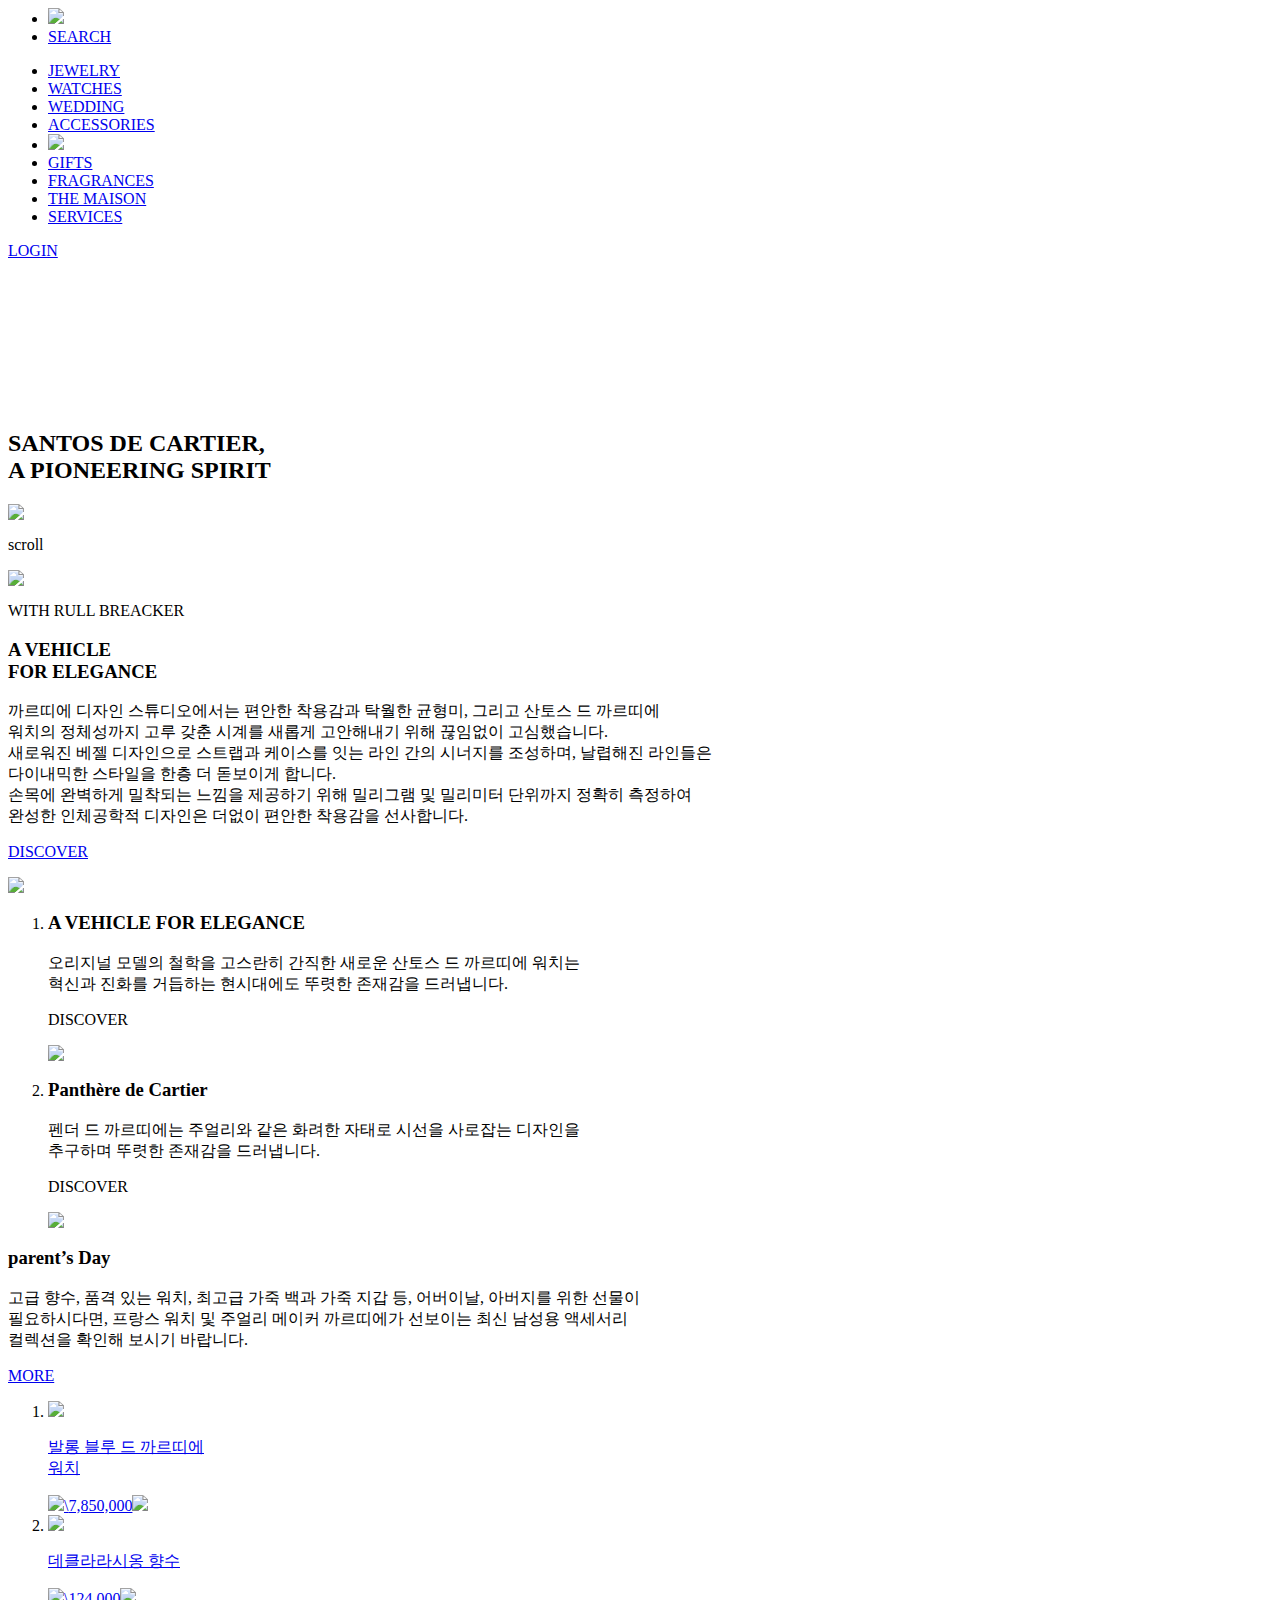
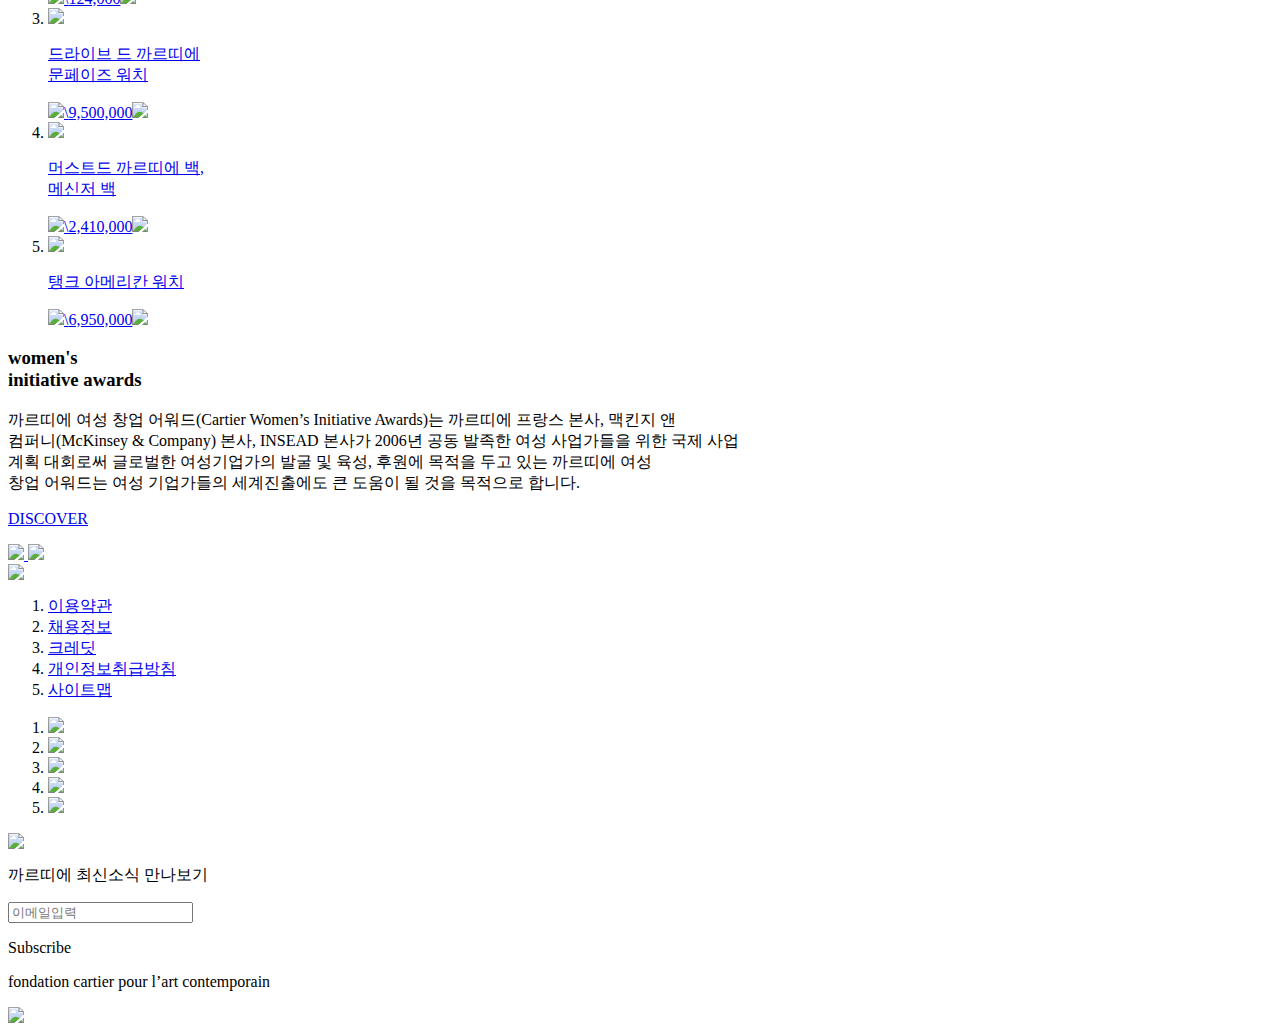
==== index.html @ af25d9a6 "Rename main.html to index.html" ====
<!DOCTYPE>
<html>
    <head>
        <meta charset="utf-8">
        <link rel="stylesheet" href="css/grid.css">
        <link rel="stylesheet" href="css/main.css">
        <link href='http://fonts.googleapis.com/css?family=Noto+Sans' rel='stylesheet' type='text/css'>
        <link href="https://fonts.googleapis.com/css?family=Abril+Fatface|Kanit" rel="stylesheet">   
        <link href="https://fonts.googleapis.com/css?family=Playfair+Display" rel="stylesheet"> 
        <link href="https://fonts.googleapis.com/css?family=Nanum+Gothic" rel="stylesheet">
        <link href="https://fonts.googleapis.com/css?family=Kanit:300,400" rel="stylesheet">
    </head>

    <body>
        <header class="header_global clearfix">
            <div class="header_menu clearfix">    
                <nav class="clearfix">
                   <ul>
                       <li><a href="#" class="spot"><img src="img/spot.png"></a></li>
                       <li><a href="#" class="search">SEARCH</a></li>
                   </ul>
                   <ul>
                       <li><a href="#">JEWELRY</a></li>
                       <li><a href="#">WATCHES</a></li>
                       <li><a href="#">WEDDING</a></li>
                       <li><a href="#">ACCESSORIES</a></li>
                       <li><a href="#"><img src="img/logo.png" class="logo"></a></li>
                       <li><a href="#">GIFTS</a></li>
                       <li><a href="#">FRAGRANCES</a></li>
                       <li><a href="#">THE MAISON</a></li>
                       <li><a href="#">SERVICES</a></li>
                   </ul>
                   <a href="#" class="login">LOGIN</a>
                </nav>
            </div>  
        </header>
        
        <div class="main_banner">
            <div class="main_bg_video">
                <video id="bg_video" preload="auto" autoplay="true" loop="loop" muted="muted" volume="0">
                    <source src="Santos%20de%20Cartier%20starring%20Jake%20Gyllenhaal%20(1).mp4" type="video/mp4">
                </video>
            </div>
            <h2>SANTOS DE CARTIER,<br>A PIONEERING SPIRIT</h2>
            <img src="img/scroll.png">
            <p>scroll</p>
        </div> 
        
        <div class="container1 clearfix">
          <div class="con_inner">
               <div class="inner clearfix">
                  <img src="img/main_img1.png">
                    <section class="wrap clearfix">
                        <p class="sub">WITH RULL BREACKER</p>
                        <h3>A VEHICLE <br>FOR ELEGANCE</h3>
                        <p class="txt">까르띠에 디자인 스튜디오에서는 편안한 착용감과 탁월한 균형미, 그리고 산토스 드 까르띠에 <br>워치의 정체성까지 고루 갖춘 시계를 새롭게 고안해내기 위해 끊임없이 고심했습니다. <br>
                        새로워진 베젤 디자인으로 스트랩과 케이스를 잇는 라인 간의 시너지를 조성하며, 날렵해진 라인들은<br> 다이내믹한 스타일을 한층 더 돋보이게 합니다. <br>
                        손목에 완벽하게 밀착되는 느낌을 제공하기 위해 밀리그램 및 밀리미터 단위까지 정확히 측정하여 <br>
                        완성한 인체공학적 디자인은 더없이 편안한 착용감을 선사합니다.
                        </p>
                        <a href="#" class="discover">
                          <p>DISCOVER</p>
                          <img src="img/arr.png">
                        </a>    
                    </section>
                </div>
                <ol>
                  <li class="col_6">
                     <div class="col6_inner">
                         <h3>A VEHICLE FOR ELEGANCE</h3>
                         <p>오리지널 모델의 철학을 고스란히 간직한 새로운 산토스 드 까르띠에 워치는<br>
                         혁신과 진화를 거듭하는 현시대에도 뚜렷한 존재감을 드러냅니다.</p>
                         <div class="discover">
                           <p>DISCOVER</p>
                           <img src="img/arr2.png">
                         </div>    
                     </div>
                  </li>
                  <li class="col_6">
                     <div class="col6_inner">
                         <h3>Panthère de Cartier</h3>
                         <p>펜더 드 까르띠에는 주얼리와 같은 화려한 자태로 시선을 사로잡는 디자인을<br>추구하며 뚜렷한 존재감을 드러냅니다.</p>
                         <div class="discover">
                           <p>DISCOVER</p>
                           <img src="img/arr2.png">
                         </div>    
                     </div>
                  </li>
                </ol>
           </div>    
        </div>  
        
        <div class="container2">
               <h3>parent’s Day</h3>
           <div class="inner">
              <div class="txt_inner">
               <p>고급 향수, 품격 있는 워치, 최고급 가죽 백과 가죽 지갑 등, 어버이날, 아버지를 위한 선물이<br> 필요하시다면, 
               프랑스 워치 및 주얼리 메이커 까르띠에가 선보이는 최신 남성용 액세서리<br> 컬렉션을 확인해 보시기 바랍니다. </p>
               <a href="#">MORE</a>
              </div>   
           </div>
           <div class="inner2 clearfix">
               <ol>
                   <li class="col_2">
                      <a href="#">
                         <img src="img/main_img_prod1.png" class="prod"><p>발롱 블루 드 까르띠에<br>워치</p><img src="img/bracket_left.png" class="left"><span>\</span>7,850,000<img src="img/bracket_right.png" class="right">
                      </a>
                   </li>
                   <li class="col_2">
                      <a href="#">
                         <img src="img/main_img_prod2.png" class="prod"><p>데클라라시옹 향수</p><img src="img/bracket_left.png" class="left"><span>\</span>124,000<img src="img/bracket_right.png" class="right">
                      </a>
                   </li>
                   <li class="col_2">
                      <a href="#">
                         <img src="img/main_img_prod3.png" class="prod"><p>드라이브 드 까르띠에<br>문페이즈 워치</p><img src="img/bracket_left.png" class="left"><span>\</span>9,500,000<img src="img/bracket_right.png" class="right">
                      </a>
                   </li>
                   <li class="col_2">
                      <a href="#">
                         <img src="img/main_img_prod4.png" class="prod"><p>머스트드 까르띠에 백,<br>메신저 백</p><img src="img/bracket_left.png" class="left"><span>\</span>2,410,000<img src="img/bracket_right.png" class="right">
                      </a>
                   </li>
                   <li class="col_2">
                      <a href="#">
                         <img src="img/main_img_prod5.png" class="prod"><p>탱크 아메리칸 워치</p><img src="img/bracket_left.png" class="left"><span>\</span>6,950,000<img src="img/bracket_right.png" class="right">
                      </a>
                   </li>
               </ol>
           </div>
        </div>
        <div class="container3">
            <h3>women's<br>initiative awards</h3>
            <p>까르띠에 여성 창업 어워드(Cartier Women’s Initiative Awards)는 까르띠에 프랑스 본사, 맥킨지 앤<br> 컴퍼니(McKinsey & Company) 본사, INSEAD 본사가 2006년 공동 발족한 여성 사업가들을 위한 국제 사업<br> 계획 대회로써 글로벌한 여성기업가의 발굴 및 육성, 후원에 목적을 두고 있는 까르띠에 여성<br> 창업 어워드는 여성 기업가들의 세계진출에도 큰 도움이 될 것을 목적으로 합니다.</p>
            <a href="#" class="discover">
              <p>DISCOVER</p>
              <img src="img/arr.png">
            </a>    
            <img src="img/main_img4.png" class="map">
        </div>
        <footer>
            <nav class="footer_inner clearfix">
                <img src="img/logo.png" class="logo clearfix">
                <nav class="footer_wrap">
                    <ol class="txt1">
                        <li><a href="#">이용약관</a></li>
                        <li><a href="#">채용정보</a></li>
                        <li><a href="#">크레딧</a></li>
                        <li><a href="#">개인정보취급방침</a></li>
                        <li><a href="#">사이트맵</a></li>
                    </ol>
                    <ol class="txt2">
                        <li><a href="#"><img src="img/sns1.png"></a></li>
                        <li><a href="#"><img src="img/sns2.png"></a></li>
                        <li><a href="#"><img src="img/sns3.png"></a></li>
                        <li><a href="#"><img src="img/sns4.png"></a></li>
                        <li><a href="#"><img src="img/sns5.png"></a></li>
                    </ol>
                </nav>
                <div class="mail">
                    <div class="mail_wrap">
                        <img src="img/letter.png">
                        <p>까르띠에 최신소식 만나보기</p>
                    </div>
                    <div class="main_inner">
                          <input type="email" placeholder="이메일입력" required/>
                        <p>Subscribe</p>
                    </div>
                </div>
                <div class="more">
                    <p>fondation cartier pour l’art contemporain</p>
                    <img src="img/arr2.png">
                </div>
            </nav>
        </footer>      
    </body>
</html>
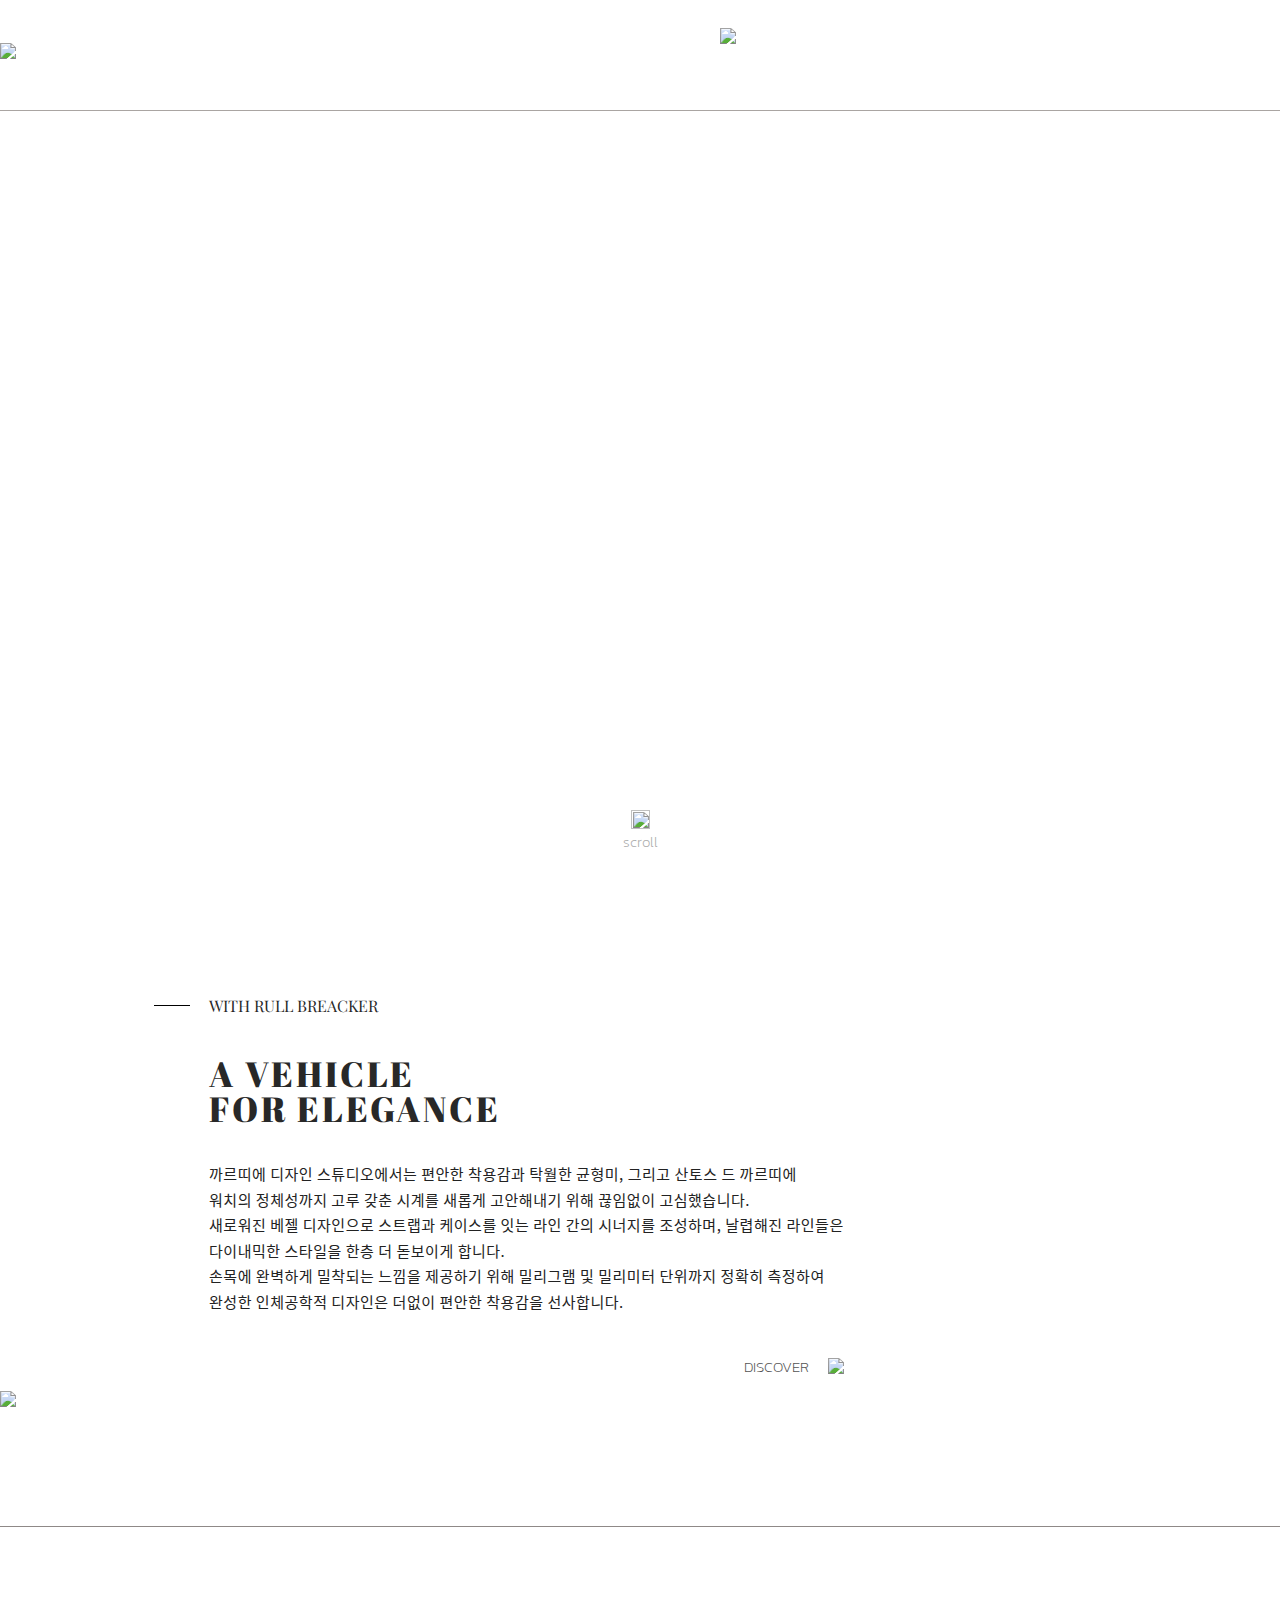
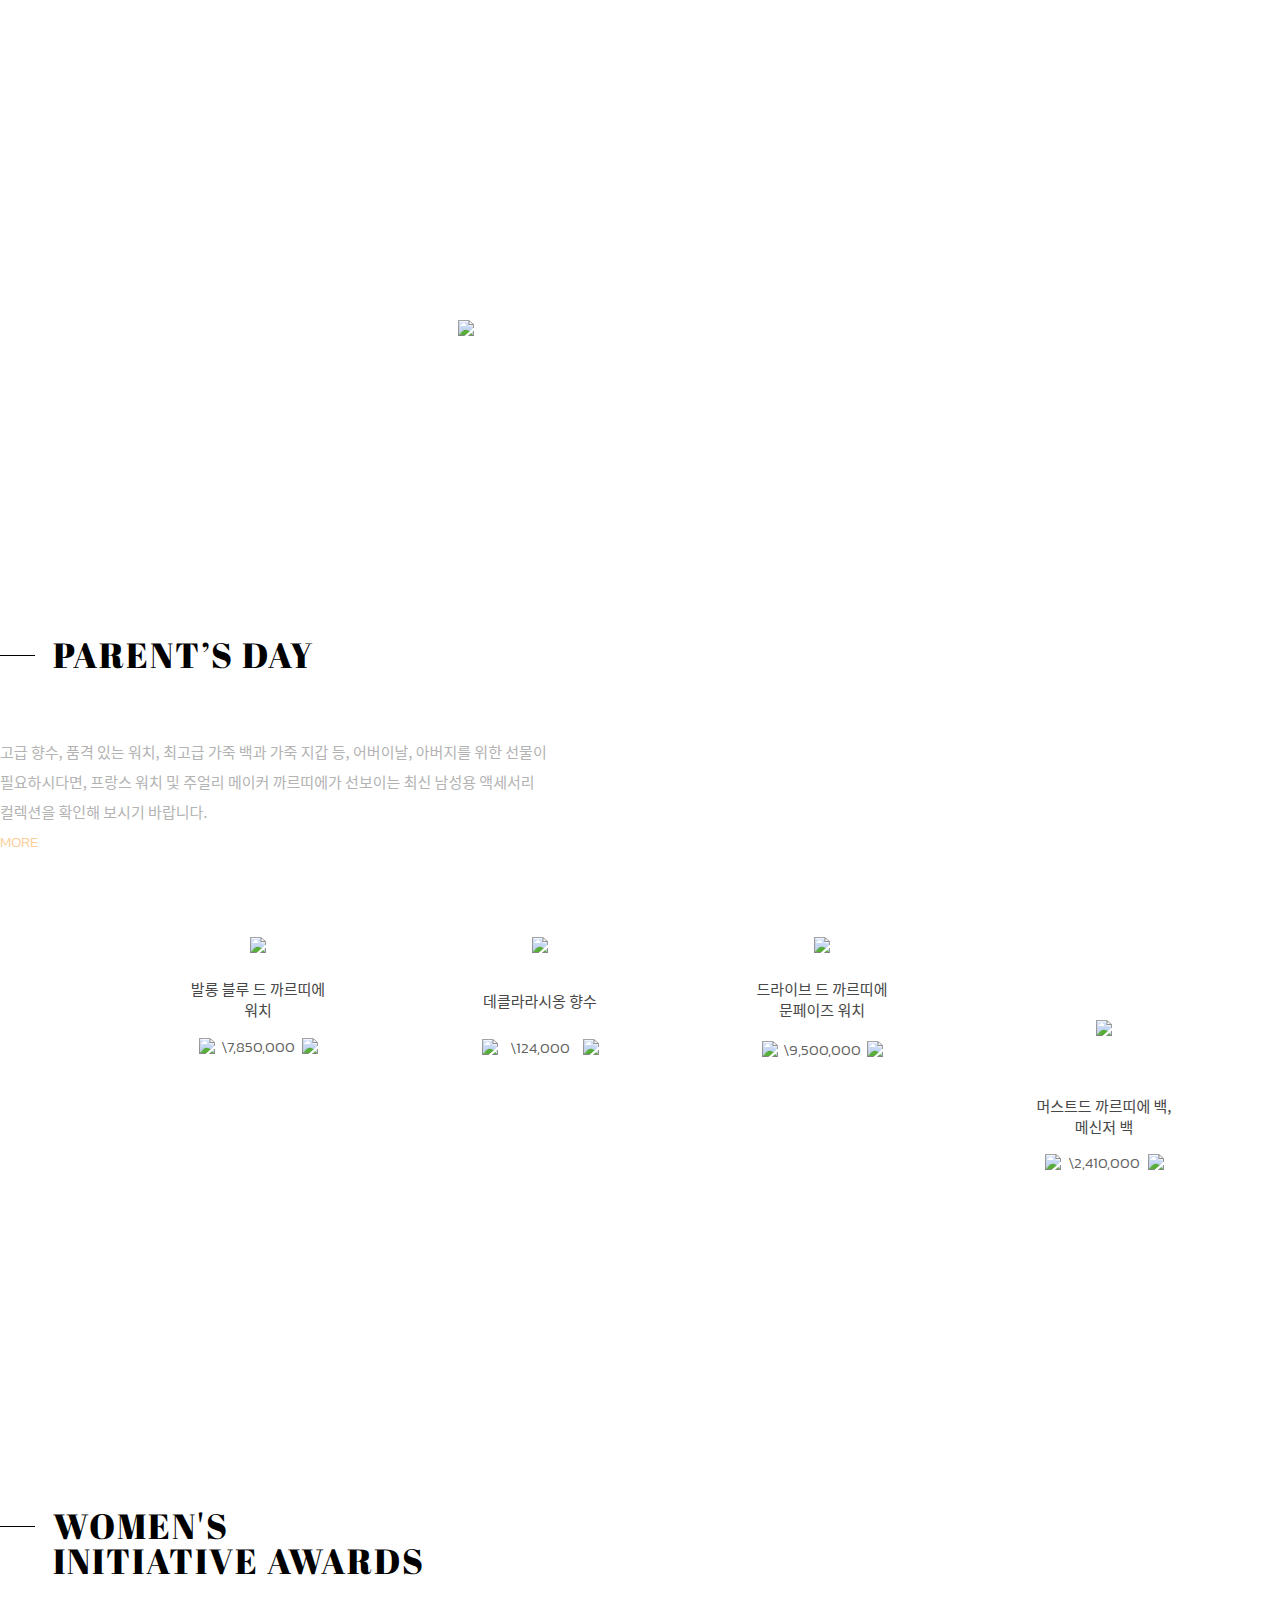
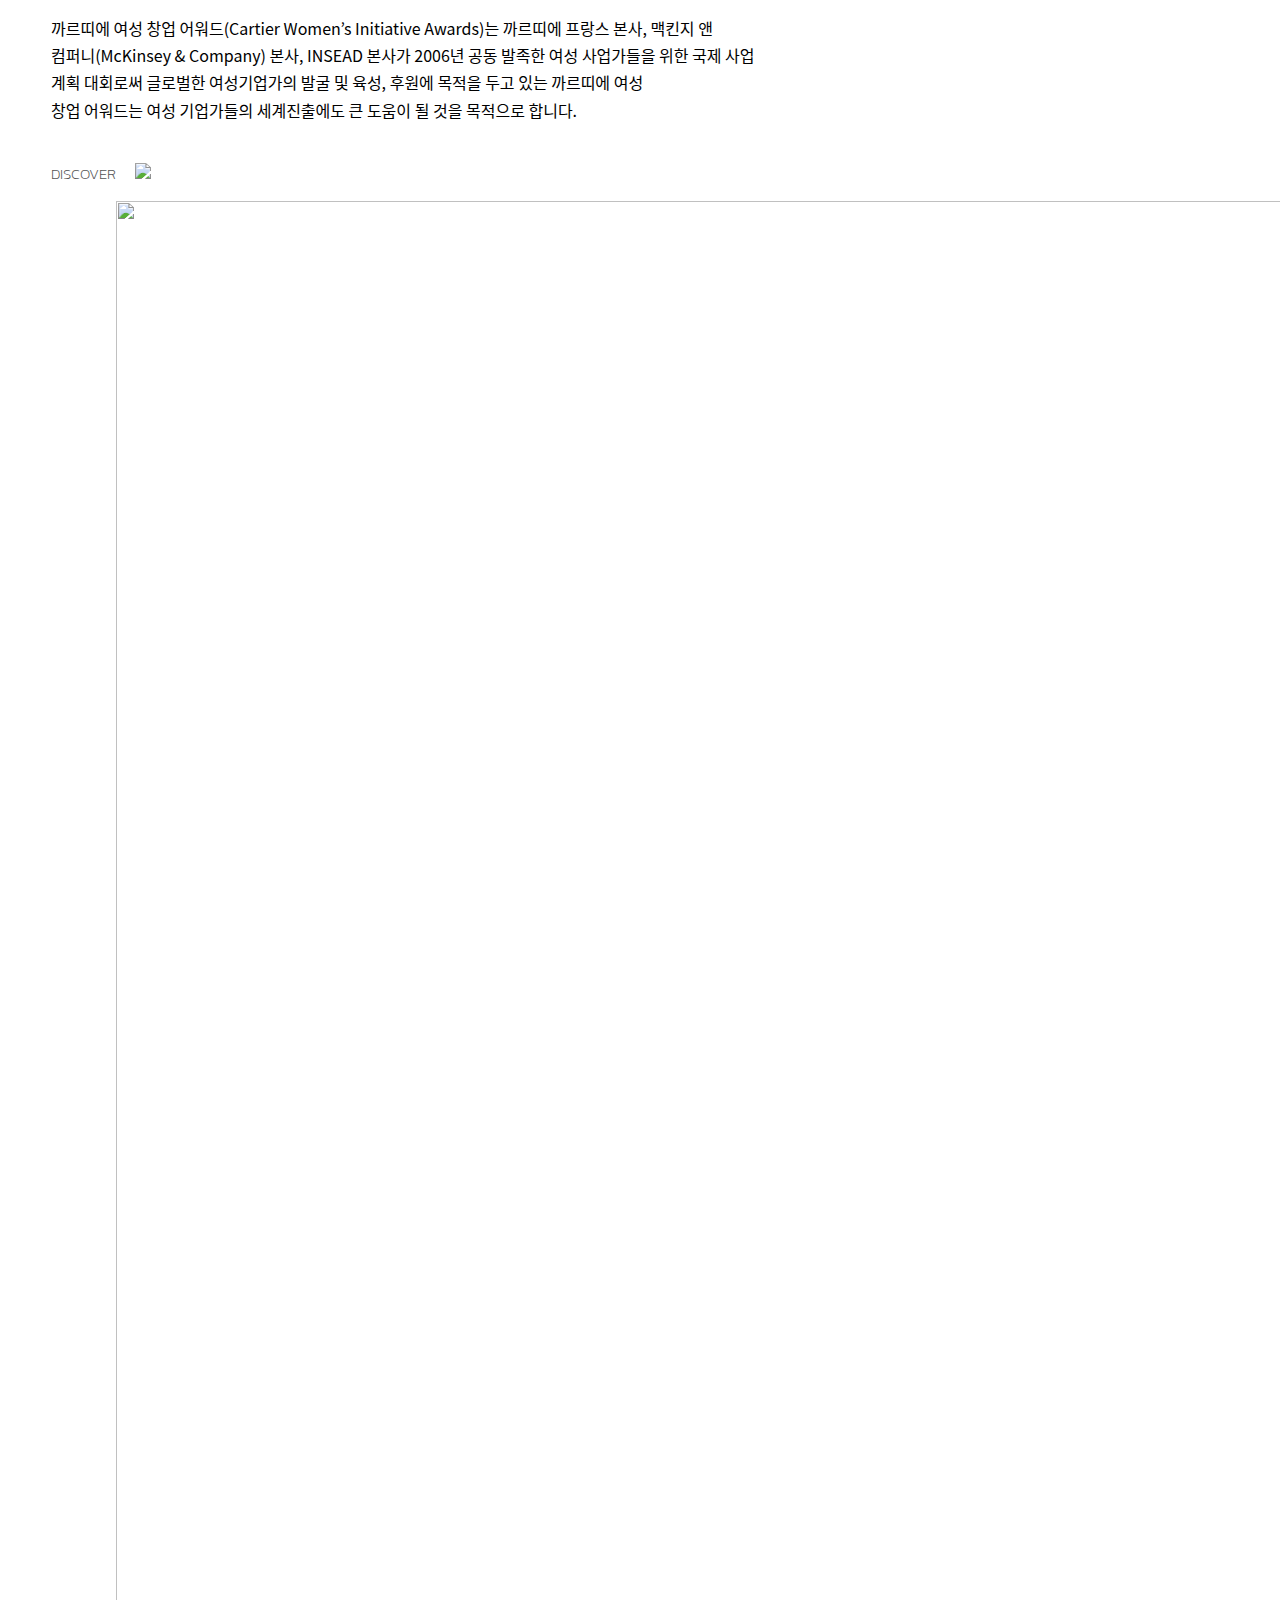
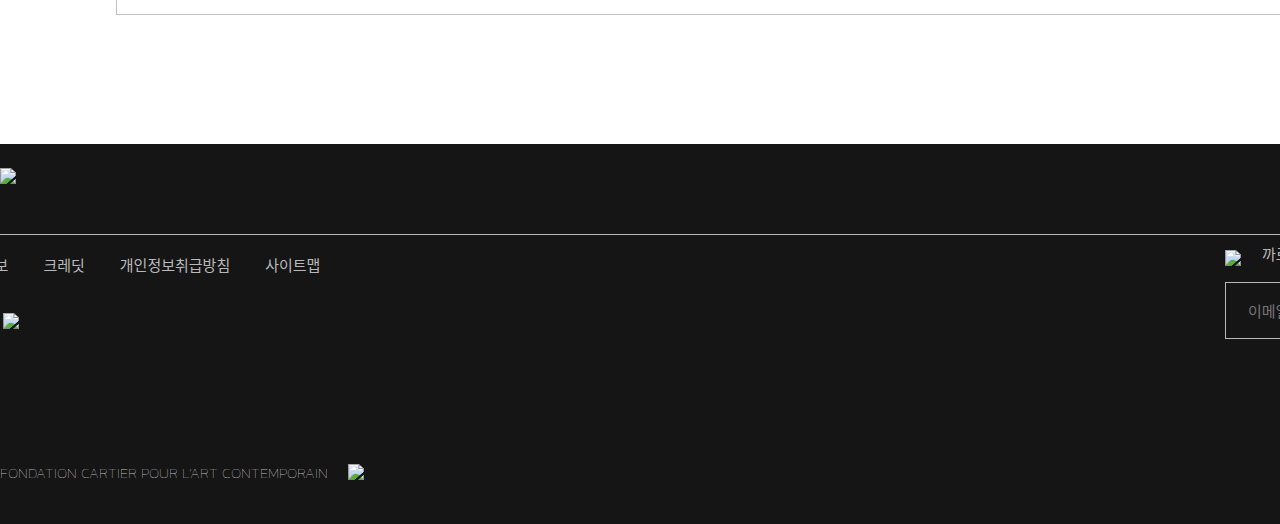
==== commit d2f99cb2: "Update index.html" ====
--- a/index.html
+++ b/index.html
@@ -2,8 +2,8 @@
 <html>
     <head>
         <meta charset="utf-8">
-        <link rel="stylesheet" href="css/grid.css">
-        <link rel="stylesheet" href="css/main.css">
+        <link rel="stylesheet" href="grid.css">
+        <link rel="stylesheet" href="main.css">
         <link href='http://fonts.googleapis.com/css?family=Noto+Sans' rel='stylesheet' type='text/css'>
         <link href="https://fonts.googleapis.com/css?family=Abril+Fatface|Kanit" rel="stylesheet">   
         <link href="https://fonts.googleapis.com/css?family=Playfair+Display" rel="stylesheet"> 
--- a/grid.css
+++ b/grid.css
@@ -0,0 +1,54 @@
+/* =====================================
+              CSS RESET
+===================================== */
+html, body, div, span, object, iframe,
+h1, h2, h3, h4, h5, h6, p, blockquote, pre,
+abbr, address, cite, code,
+del, dfn, em, img, ins, kbd, q, samp,
+small, strong, sub, sup, var,
+b, i,
+dl, dt, dd, ol, ul, li,
+fieldset, form, label, legend,
+table, caption, tbody, tfoot, thead, tr, th, td,
+article, aside, canvas, details, figcaption, figure, 
+footer, header, hgroup, menu, nav, section, summary,
+time, mark, audio, video { margin:0; padding:0; border:0; outline:0; font-size:100%; vertical-align:baseline;}
+body {line-height:1;}
+article,aside,details,figcaption,figure,
+footer,header,hgroup,menu,nav,section {display:block;}
+ul li{list-style:none;}
+a {margin: 0; padding: 0; border: 0; vertical-align: baseline; background: transparent; text-decoration: none; color: inherit; display: inline-block;}
+img {vertical-align: bottom;}
+
+
+/* =====================================
+               COMMON
+===================================== */
+.clearfix:after {
+	content: "";
+	display: block;
+	clear: both;
+}
+.wrap {max-width: 1200px; margin: 0 auto;}
+
+/* =====================================
+            GRID SYSTEM
+===================================== */
+
+[class*="col_"] {
+	float: left;
+	box-sizing: border-box;
+	padding: 0 10px;
+}
+.col_1  {width: 8.33%;}
+.col_2  {width: 16.66%;}
+.col_3  {width: 25%;}
+.col_4  {width: 33.33%;}
+.col_5  {width: 41.66%;}
+.col_6  {width: 50%;}
+.col_7  {width: 58.33%;}
+.col_8  {width: 66.66%;}
+.col_9  {width: 75%;}
+.col_10 {width: 83.33%;}
+.col_11 {width: 91.66%;}
+.col_12 {width: 100%;}--- a/main.css
+++ b/main.css
@@ -0,0 +1,576 @@
+*{padding: 0; border: 0; margin: 0;}
+a{text-decoration: none;}
+li{list-style: none;}
+
+html,body{
+    width: 100%;
+}
+.header_global{
+    width: 100%;
+    height: 117px;
+}
+.header_global .header_menu{
+    width: 1646px;
+    margin: 0 auto;
+    height: 115px;
+}
+.header_global .header_menu:after{
+    content: "";
+    display: block;
+    background-color: #aaa5a2;
+    width: 1888px;
+    height: 1px;
+    margin: 0 auto;
+    margin-top: 53px;
+    margin-left: -121px;
+/*    top: 115xp;*/
+    position: absolute;
+}
+.header_global .header_menu nav ul{
+    margin-top: 30px;
+}
+.header_global .header_menu .logo{
+    position: relative;
+    top: 10px;
+}
+.header_global .header_menu ul li{
+    display: inline-block;
+}
+.header_global .header_menu ul li a{
+    display: inline-block;
+    font-size: 15px;
+    color: white;
+    font-family: 'Kanit', sans-serif;
+    font-weight: 300;
+    line-height: 0;
+/*    letter-spacing: 0.076em;*/
+}
+.header_global .header_menu ul:nth-child(1){
+    margin-top: 20px;
+    position: relative;
+    float: left;
+}
+.header_global .header_menu .spot:after{
+    content: "";
+    display: block;
+    background-color: white;
+    width: 1px;
+    height: 9px;
+    position: absolute;
+    left: 30;
+    top: 14px;
+}
+.header_global .header_menu ul:nth-child(1) img{
+    position: relative;
+    top: 5px;
+}
+.header_global .header_menu ul:nth-child(1) .search{
+    margin-left: 28px;
+}
+.header_global .header_menu ul:nth-child(2){
+    width: 1170px;
+    margin: 0 auto;
+    margin-top: 18px;
+}
+.header_global .header_menu ul:nth-child(2) li{
+    margin-right: 47px;
+}
+.header_global .header_menu ul:nth-child(2) li:last-child{
+    margin-right: 0;
+}
+.header_global .login{
+    float: right;
+    color: white;
+    display: inline-block;
+    font-size: 15px;
+    font-family: 'Kanit', sans-serif;
+    font-weight: 200;
+    margin-top: -15px;
+}
+/*--------------------header_wrap start-----------------------*/
+.main_banner .main_bg_video #bg_video{
+     position: absolute;
+     top: -154px;
+     min-width: 100%;
+     min-height: 100%;
+     z-index: -99;
+     overflow: hidden;
+}
+.main_banner h2{
+    text-align: center;
+    font-size: 35px;
+    color: white;
+    font-family: 'Abril Fatface', cursive;
+    margin-top: 239px;
+    line-height: 1.2;
+    font-weight: 400;
+    letter-spacing: 0.080em;
+}
+.main_banner h2:after{
+    content: "";
+    display: block;
+    width: 1px;
+    height: 150px;
+    background-color: white;
+    margin: 0 auto;
+    margin-top: 180px;
+}
+.main_banner img{
+    width: 19px;
+    margin: 0 auto;
+    display: block;
+    margin-top: 22px;
+}
+.main_banner p{
+    color: #aaaaaa;
+    font-size: 15px;
+    font-family: 'Kanit', sans-serif;
+    font-weight: 200;
+    text-align: center;
+    margin-top: 5px;
+}
+.main_banner p:after{
+    content: "";
+    display: block;
+    background-color: white;
+    width: 100%;
+    height: 40px;
+    margin-top: 29px;
+}
+/*--------------------main_banner end-----------------------*/
+.container1{
+    background-image: url(../img/main_img_bg.png);
+/*    background-position: center;*/
+    background-repeat: no-repeat;
+    background-size: cover;
+/*    background-position: 50% 100%;*/
+    margin-top: 150px;
+    width: 100%;
+    height: 986px;
+}
+.container1 .inner{
+    width: 1464px;
+    margin: 0 auto;
+    position: relative;
+    top: -38px;
+}
+.container1 .inner:after{
+    content: "";
+    display: block;
+    width: 1920px;
+    background-color: #8f8987;
+    height: 1px;
+    margin-top: 119px;
+    position: relative;
+    left: -237px;
+}
+
+.container1 img{
+    display: inline;
+}
+.container1 .inner .wrap{
+    display: inline-block;
+    position: relative;
+    left: 189px;
+    top: -33px;
+}
+.container1 .wrap .sub{
+    font-size: 16px;
+    color: #282828;
+    font-family: 'Playfair Display', serif;
+    margin-bottom: 42px;
+}
+.container1 .wrap .sub:before{
+    content: "";
+    display: block;
+    background-color: black;
+    width: 36px;
+    height: 1px;
+    position: relative;
+    top: 8px;
+    left: -55px;
+}
+.container1 .wrap .txt{
+    font-size: 15px;
+    letter-spacing: 0.035em;
+    color: #222222;
+    font-family: "Noto Sans CJK KR", sans-serif;
+    font-weight: 300;
+    line-height: 1.7;
+}
+.container1 .wrap h3{
+    font-size: 35px;
+    color: #282828;
+    font-family: 'Abril Fatface', cursive;
+    line-height: 1;
+    font-weight: 400;
+    letter-spacing: 0.080em;
+    margin-bottom: 35px;
+}
+.container1 .wrap .discover{
+    float: right;
+    margin-top: 43px;
+}
+.container1 .wrap .discover p{
+    font-size: 15px;
+    font-family: 'Kanit', sans-serif;
+    font-weight: 200;
+    vertical-align: middle;
+    display: inline-block;
+    margin-right: 15px;
+    color: #535353;
+}
+.container1 ol{
+    width: 1666px;
+    margin: 0 auto;
+    margin-top: 10px;
+    height: 399.28px;
+}
+.container1 .col_6 .col6_inner{
+    float: left;
+    color: white;
+    text-align: center;
+    margin-bottom: 0;
+}
+.container1 .col_6 .col6_inner h3{
+    margin: 144px auto 23px auto;
+    font-family: 'Abril Fatface', cursive;
+    font-size: 35px;
+    letter-spacing: 4;
+    font-weight: 300;
+    text-transform: uppercase;
+}
+.container1 .col_6 .col6_inner > p{
+    font-size: 15px;
+    letter-spacing: 0.026em;
+    line-height: 1.75;
+    margin-bottom: 90px;
+}
+.container1 .col_6:first-child .col6_inner{
+    background-image: url(../img/main_img2.png);
+    background-repeat: no-repeat;
+    height: 100%;
+    width: 100%;
+}
+.container1 .col_6:nth-child(2) .col6_inner{
+    background-image: url(../img/main_img3.png);
+    background-repeat: no-repeat;
+    height: 100%;
+    width: 100%;
+}
+.container1 .col_6 .col6_inner .discover p{
+    font-size: 15px;
+    font-family: 'Kanit', sans-serif;
+    font-weight: 100;
+    letter-spacing: 1.5;
+    vertical-align: middle;
+    display: inline-block;
+    margin-right: 17px;
+}
+/*--------------------container1_ end-----------------------*/
+.container2{
+    margin-top: 183px;
+    width: 1646px;
+    margin: 0 auto;
+    height: 676px;
+    box-sizing: border-box;
+}
+.container2:after{
+    content: "";
+    background-image: url(../img/main_img_bg2.png);
+    background-repeat: no-repeat;
+    width: 1920px;
+    height: 100%;
+    display: block;
+    position: relative;
+    left: -148px;
+    top: -446px;
+    z-index: -99;
+}
+.container2 h3{
+    margin-top: 183px;
+    font-size: 35px;
+    font-family: 'Abril Fatface', cursive;
+    font-weight: 300;
+    text-transform: uppercase;
+    letter-spacing: 2;
+    position: relative;
+    left: 53px;
+}
+.container2 h3:before{
+    content: "";
+    width: 35px;
+    background-color: black;
+    height: 1px;
+    display: block;
+    position: absolute;
+    top: 18px;
+    left: -53px;
+}
+.container2 .txt_inner p{
+    color: #b3b3b3;
+    font-size: 15px;
+    font-family: "Noto Sans CJK KR", sans-serif;
+    line-height: 2;
+    position: relative;
+    top: 65px;
+    font-weight: 300;
+}
+.container2 .txt_inner a{
+    font-size: 15px;
+    color: #facf9e;
+    position: relative;
+    top: 72px;
+    font-family: 'Kanit', sans-serif;
+    font-weight: 300;
+}
+.container2 .inner2{
+    width: 1412px;
+    margin: 0 auto;
+    position: relative;
+    top: 160px;
+}
+.container2 .inner2 li{
+    float: left;
+    display: table;
+    width: 282px;
+    height: 374px;
+    padding: 0 18px;
+}
+.container2 .inner2 li a{
+    display: table-cell;
+    text-align: center;
+}
+.container2 .inner2 .col_2 p{
+    font-size: 15px;
+    color: #474747; 
+    font-family: "Noto Sans CJK KR", sans-serif;
+    font-weight: 400;
+    line-height: 1.4;
+}
+.container2 .inner2 .col_2{
+    font-size: 15px;
+    color: #616161;
+    font-family: 'Kanit', sans-serif;
+    font-weight: 300;
+}
+.container2 .inner2 .col_2 span{
+    font-size: 13px;
+    color: #474747;
+    font-family: 'Nanum Gothic', sans-serif;
+}
+.container2 .inner2 .col_2:nth-child(1) p{
+    margin: 25px 0 18px 0;
+}
+.container2 .inner2 .col_2:nth-child(1) .left{
+    margin-right: 7px; 
+}
+.container2 .inner2 .col_2:nth-child(1) .right{
+    margin-left: 7px; 
+}
+.container2 .inner2 .col_2:nth-child(2) p{
+    margin: 37px 0 28px 0;
+}
+.container2 .inner2 .col_2:nth-child(2) .left{
+    margin-right: 13px; 
+}
+.container2 .inner2 .col_2:nth-child(2) .right{
+    margin-left: 13px; 
+}
+.container2 .inner2 .col_2:nth-child(3) p{
+    margin: 25px 0 21px 0;
+}
+.container2 .inner2 .col_2:nth-child(3) .left{
+    margin-right: 6px; 
+}
+.container2 .inner2 .col_2:nth-child(3) .right{
+    margin-left: 6px; 
+}
+.container2 .inner2 .col_2:nth-child(4) .prod{
+    margin: 83px 0 59px 0;
+}
+.container2 .inner2 .col_2:nth-child(4) .left{
+    margin-right: 8px; 
+}
+.container2 .inner2 .col_2:nth-child(4) .right{
+    margin-left: 8px; 
+}
+.container2 .inner2 .col_2:nth-child(4) p{
+    margin-bottom: 17px;
+}
+.container2 .inner2 .col_2:nth-child(5) p{
+    margin: 35px 0 31px 0;
+}
+.container2 .inner2 .col_2:nth-child(5) .left{
+    margin-right: 5px; 
+}
+.container2 .inner2 .col_2:nth-child(5) .right{
+    margin-left: 5px; 
+}
+/*--------------------container2_ end-----------------------*/
+
+.container3{
+    width: 1646px;
+    margin: 0 auto;
+    box-sizing: border-box;
+}
+.container3 h3{
+    margin-top: 195px;
+    font-size: 35px;
+    font-family: 'Abril Fatface', cursive;
+    font-weight: 300;
+    text-transform: uppercase;
+    letter-spacing: 2;
+    position: relative;
+    left: 53px;
+}
+.container3 h3:before{
+    content: "";
+    width: 35px;
+    background-color: black;
+    height: 1px;
+    display: block;
+    position: absolute;
+    top: 18px;
+    left: -53px;
+}
+.container3 p{
+    margin-top: 37px;
+    margin-left: 51px;
+    line-height: 1.7;
+    font-family: "Noto Sans CJK KR", sans-serif;
+    font-weight: 300;
+}
+.container3 .discover p{
+    font-size: 15px;
+    font-family: 'Kanit', sans-serif;
+    font-weight: 200;
+    vertical-align: middle;
+    display: inline-block;
+    margin-right: 15px;
+    color: #535353;
+}
+.container3 .discover img{
+    position: relative;
+    top: -7px;
+}
+.container3 .map{
+/*    position: relative;*/
+    width: 1414px;
+    margin: 0 auto;
+    display: block;
+    margin-top: 15px;
+    margin-bottom: 129px;
+}
+/*--------------------container3_ end-----------------------*/
+footer{
+    background-color: #151515;
+    width: 100%;
+    height: 380px;
+}
+footer .footer_inner{
+    width: 1646px;
+    margin: 0 auto;
+    position: relative;
+}
+footer .footer_inner .logo{
+    margin-top: 24px;
+    position: relative;
+    margin-bottom: 24px;
+    float: left;
+}
+footer .footer_inner:before{
+    content: "";
+    display: block;
+    width: 1920px;
+    clear: both;
+    height: 1px;
+    background-color: #b9b9b9;
+    position: absolute;
+    top: 90px;
+    left: -147px;
+}
+footer .footer_inner .footer_wrap{
+    float: left;
+    margin-top: 90px;
+    margin-left: -153px;
+}
+footer .footer_inner .footer_wrap li{
+    float: left;
+    margin-bottom: 16px;
+    margin-top: 23px;
+}
+footer .footer_inner .footer_wrap .txt1 a{
+    color: #b9b9b9;
+    margin-right: 35px;
+    font-family: "Noto Sans CJK KR", sans-serif;
+    font-weight: 300;
+    font-size: 15px;
+}
+footer .footer_inner .footer_wrap .txt2 li{
+    float: left;
+    margin-right: 19px;
+}
+footer .footer_inner .mail{
+    float: right;
+    margin-top: 90px;
+}
+footer .footer_inner .mail .mail_wrap{
+    margin-top: 16px;
+}
+footer .footer_inner .mail .mail_wrap p{
+    font-size: 15px;
+    font-family: "Noto Sans CJK KR", sans-serif;
+    font-weight: 300;
+    color: #b9b9b9;
+    display: inline-block;
+    vertical-align: middle;
+    margin-top: -13px;
+    margin-left: 17px;
+}
+footer .footer_inner .mail .main_inner{
+    box-sizing: border-box;
+    border: 1px solid #b9b9b9;
+    width: 421px;
+    padding: 17px 22px;
+    position: relative;
+    margin-top: 16px;
+}
+footer .footer_inner .mail .main_inner input{
+    font-family: "Noto Sans CJK KR", sans-serif;
+    font-weight: 300;
+    color: #b9b9b9;
+    font-size: 15px;
+    text-align: left;
+    display: inline-block;
+    background-color: #151515;
+}
+footer .footer_inner .mail .main_inner p:last-child{
+    box-sizing: border-box;
+    border: 1px solid #b9b9b9;
+    text-align: right;
+    display: inline-block;
+    padding: 20px 22px;
+    position: absolute;
+    color: #b9b9b9;
+    left: 305px;
+    top: -1px;
+}
+footer .footer_inner .more{
+    position: absolute;
+    top: 319px;
+}
+footer .footer_inner .more p{
+    vertical-align: middle;
+    font-size: 15px;
+    color: #b9b9b9;
+    font-family: 'Kanit', sans-serif;
+    display: inline-block;
+    text-transform: uppercase;
+    margin-right: 16px;
+    font-weight: 100;
+}
+
+
+
+
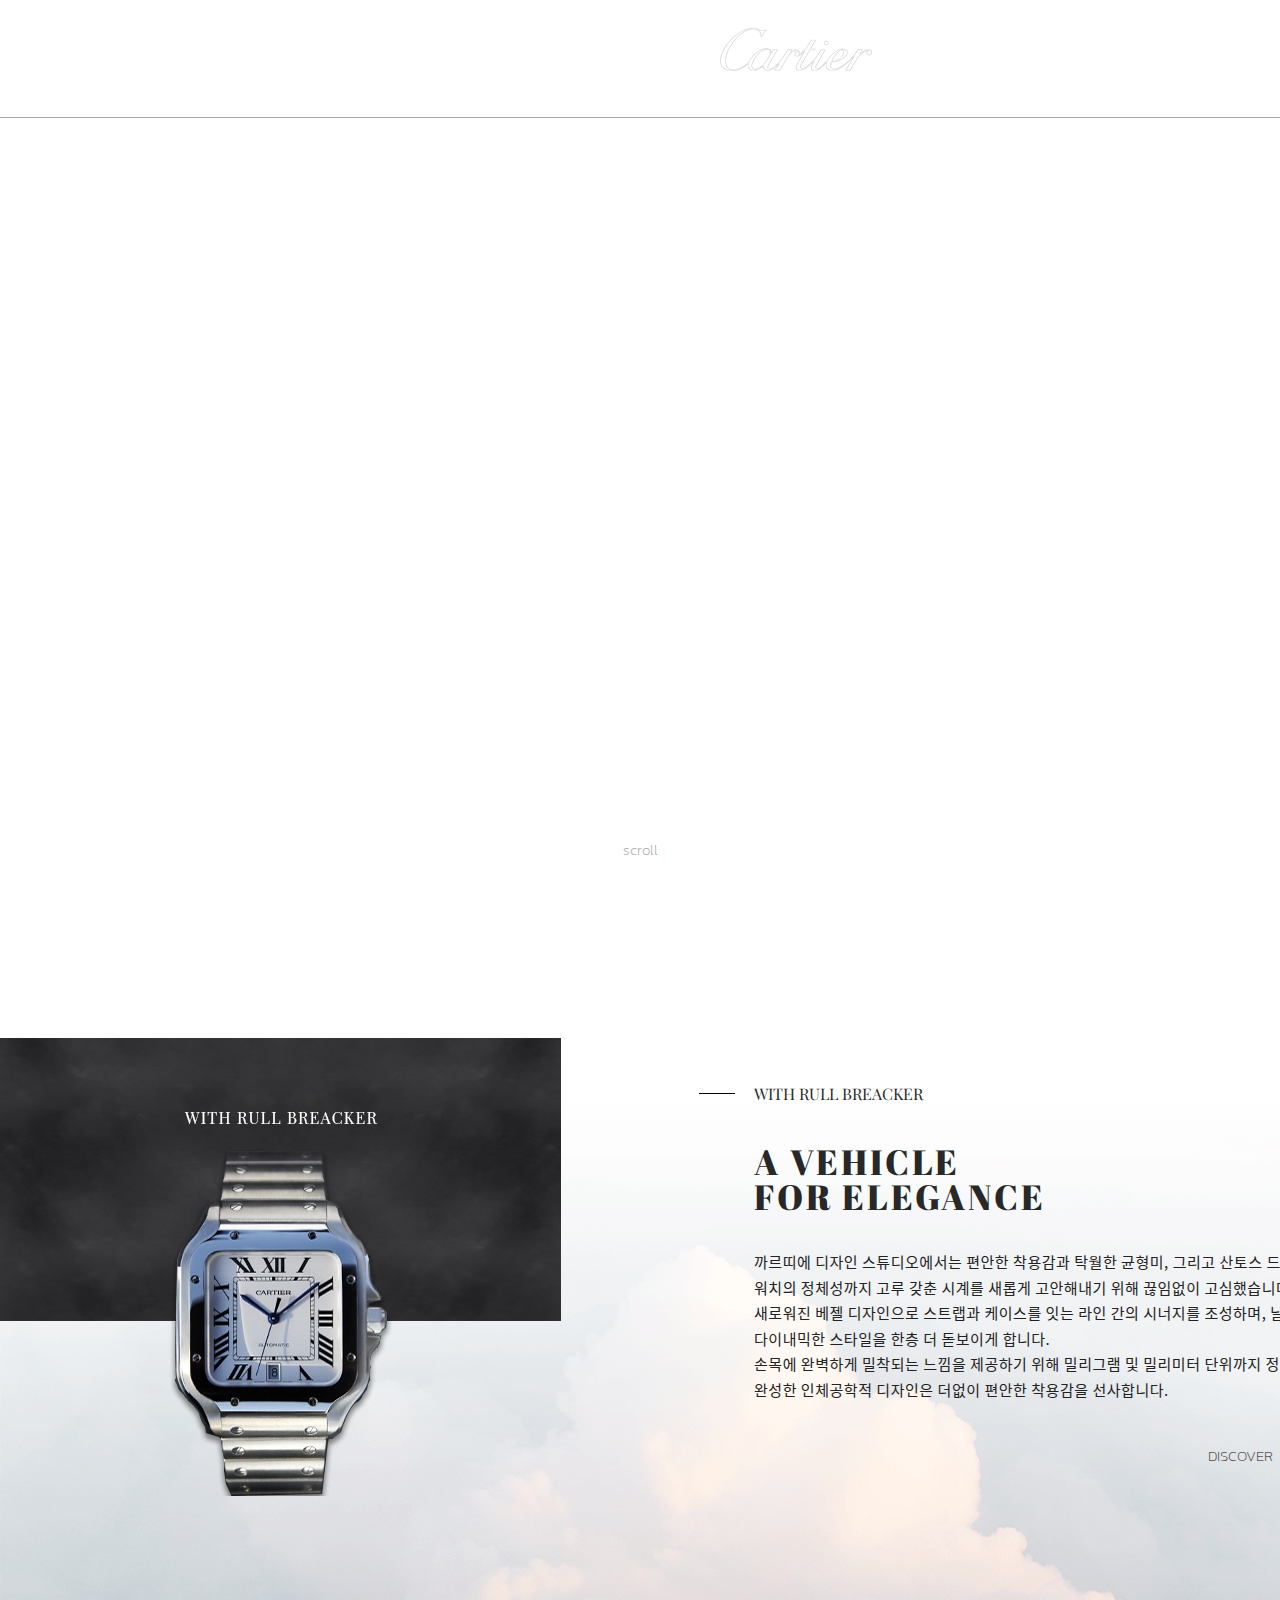
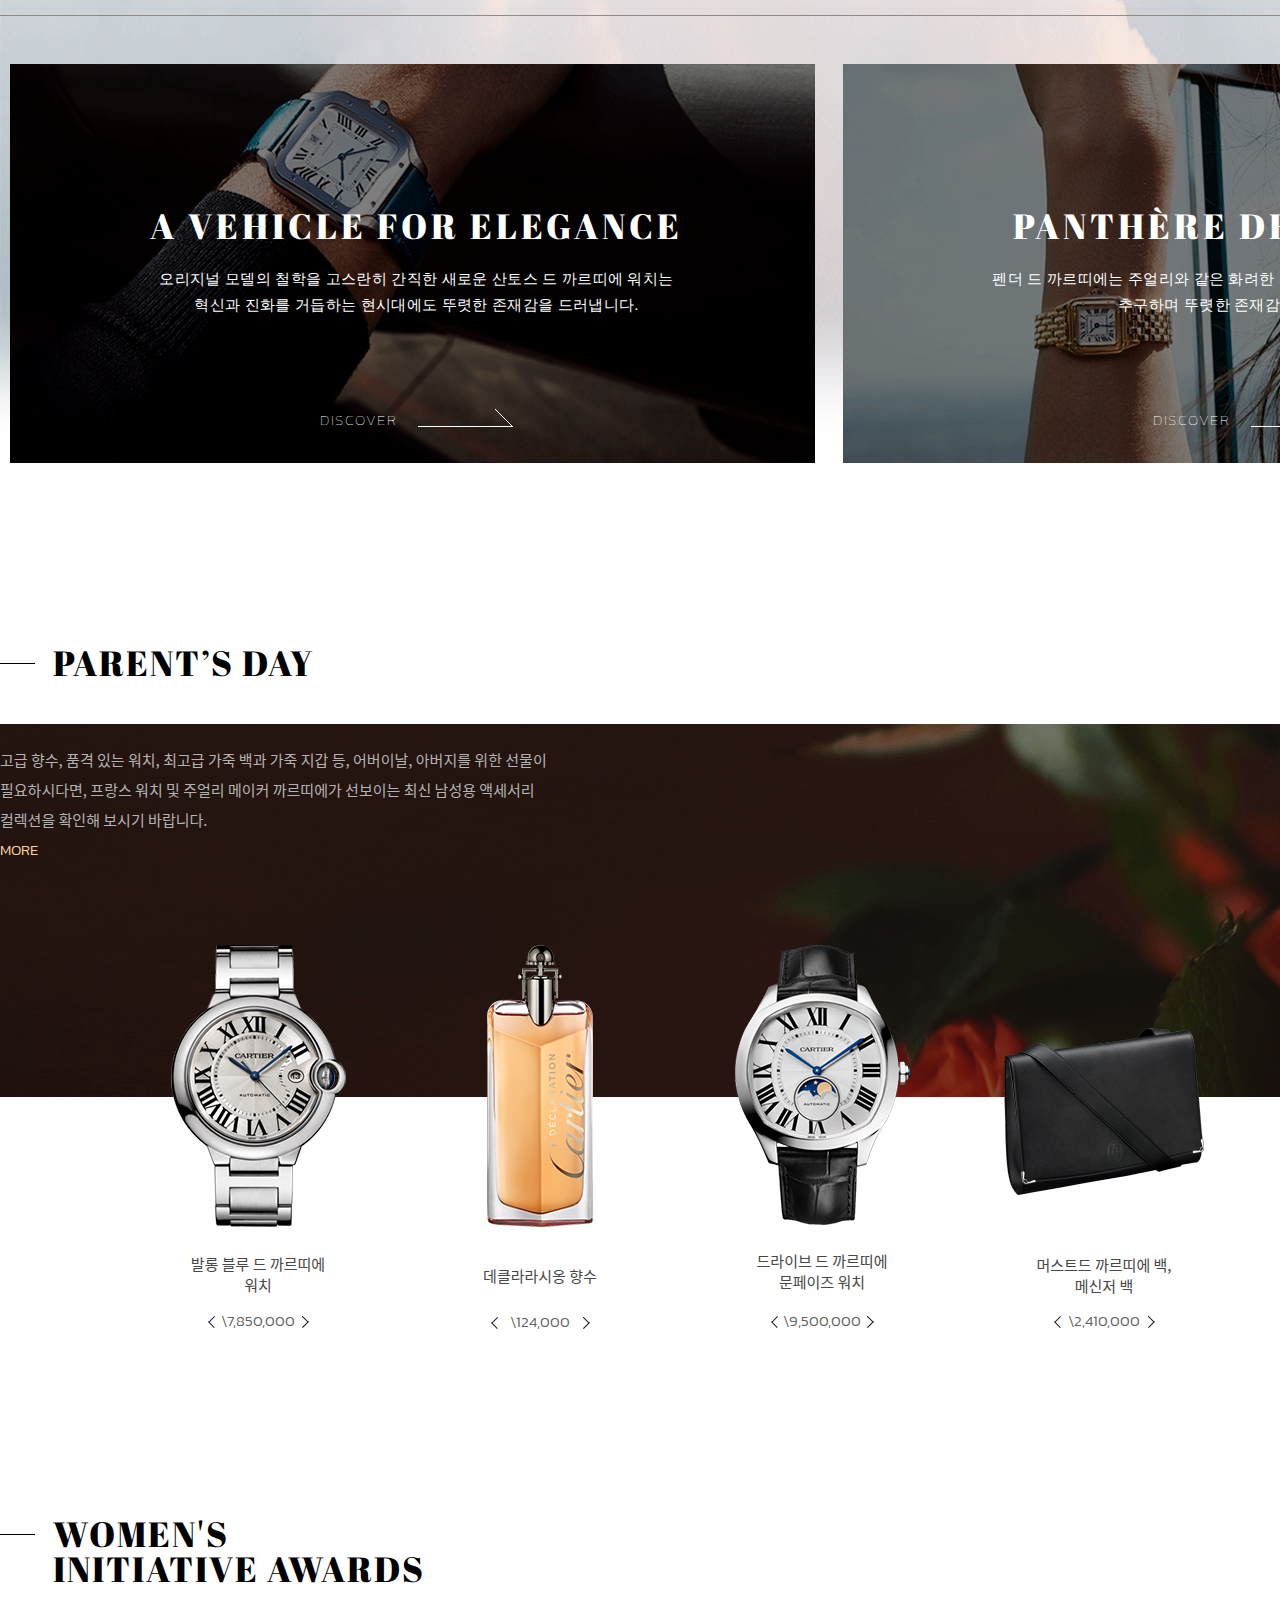
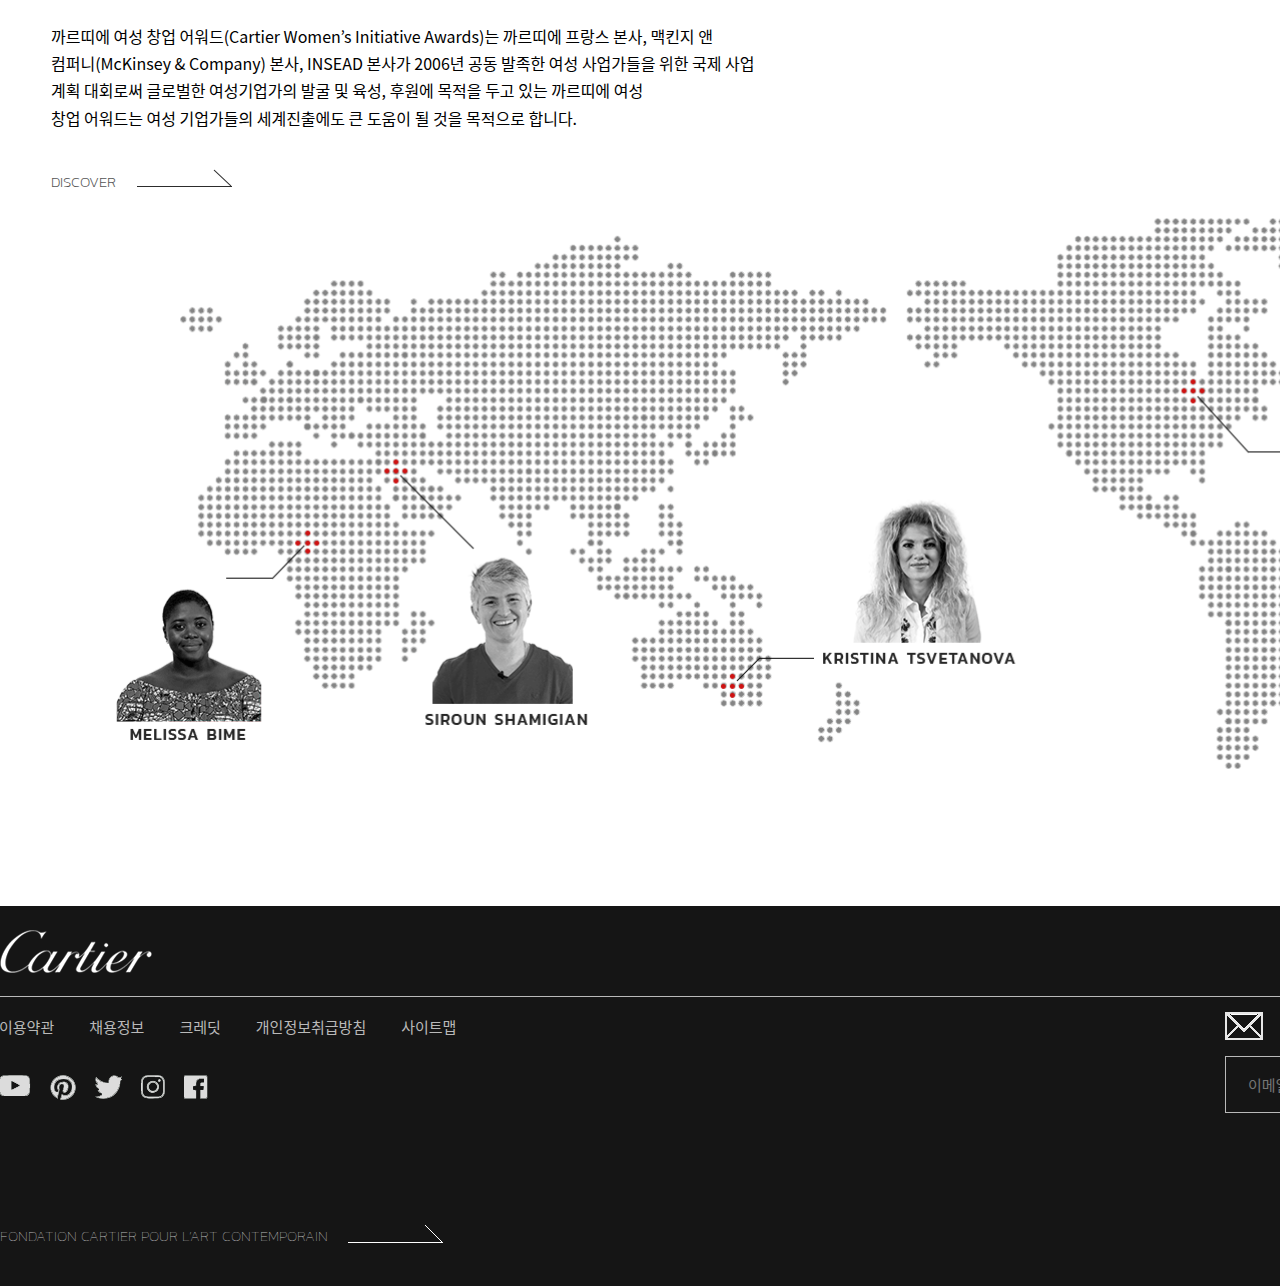
==== commit 54352428: "Update index.html" ====
--- a/index.html
+++ b/index.html
@@ -2,8 +2,8 @@
 <html>
     <head>
         <meta charset="utf-8">
-        <link rel="stylesheet" href="grid.css">
-        <link rel="stylesheet" href="main.css">
+        <link rel="stylesheet" href="css/grid.css">
+        <link rel="stylesheet" href="css/main.css">
         <link href='http://fonts.googleapis.com/css?family=Noto+Sans' rel='stylesheet' type='text/css'>
         <link href="https://fonts.googleapis.com/css?family=Abril+Fatface|Kanit" rel="stylesheet">   
         <link href="https://fonts.googleapis.com/css?family=Playfair+Display" rel="stylesheet"> 
--- a/css/grid.css
+++ b/css/grid.css
@@ -0,0 +1,54 @@
+/* =====================================
+              CSS RESET
+===================================== */
+html, body, div, span, object, iframe,
+h1, h2, h3, h4, h5, h6, p, blockquote, pre,
+abbr, address, cite, code,
+del, dfn, em, img, ins, kbd, q, samp,
+small, strong, sub, sup, var,
+b, i,
+dl, dt, dd, ol, ul, li,
+fieldset, form, label, legend,
+table, caption, tbody, tfoot, thead, tr, th, td,
+article, aside, canvas, details, figcaption, figure, 
+footer, header, hgroup, menu, nav, section, summary,
+time, mark, audio, video { margin:0; padding:0; border:0; outline:0; font-size:100%; vertical-align:baseline;}
+body {line-height:1;}
+article,aside,details,figcaption,figure,
+footer,header,hgroup,menu,nav,section {display:block;}
+ul li{list-style:none;}
+a {margin: 0; padding: 0; border: 0; vertical-align: baseline; background: transparent; text-decoration: none; color: inherit; display: inline-block;}
+img {vertical-align: bottom;}
+
+
+/* =====================================
+               COMMON
+===================================== */
+.clearfix:after {
+	content: "";
+	display: block;
+	clear: both;
+}
+.wrap {max-width: 1200px; margin: 0 auto;}
+
+/* =====================================
+            GRID SYSTEM
+===================================== */
+
+[class*="col_"] {
+	float: left;
+	box-sizing: border-box;
+	padding: 0 10px;
+}
+.col_1  {width: 8.33%;}
+.col_2  {width: 16.66%;}
+.col_3  {width: 25%;}
+.col_4  {width: 33.33%;}
+.col_5  {width: 41.66%;}
+.col_6  {width: 50%;}
+.col_7  {width: 58.33%;}
+.col_8  {width: 66.66%;}
+.col_9  {width: 75%;}
+.col_10 {width: 83.33%;}
+.col_11 {width: 91.66%;}
+.col_12 {width: 100%;}--- a/css/main.css
+++ b/css/main.css
@@ -0,0 +1,576 @@
+*{padding: 0; border: 0; margin: 0;}
+a{text-decoration: none;}
+li{list-style: none;}
+
+html,body{
+    width: 100%;
+}
+.header_global{
+    width: 100%;
+    height: 117px;
+}
+.header_global .header_menu{
+    width: 1646px;
+    margin: 0 auto;
+    height: 115px;
+}
+.header_global .header_menu:after{
+    content: "";
+    display: block;
+    background-color: #aaa5a2;
+    width: 1888px;
+    height: 1px;
+    margin: 0 auto;
+    margin-top: 53px;
+    margin-left: -121px;
+/*    top: 115xp;*/
+    position: absolute;
+}
+.header_global .header_menu nav ul{
+    margin-top: 30px;
+}
+.header_global .header_menu .logo{
+    position: relative;
+    top: 10px;
+}
+.header_global .header_menu ul li{
+    display: inline-block;
+}
+.header_global .header_menu ul li a{
+    display: inline-block;
+    font-size: 15px;
+    color: white;
+    font-family: 'Kanit', sans-serif;
+    font-weight: 300;
+    line-height: 0;
+/*    letter-spacing: 0.076em;*/
+}
+.header_global .header_menu ul:nth-child(1){
+    margin-top: 20px;
+    position: relative;
+    float: left;
+}
+.header_global .header_menu .spot:after{
+    content: "";
+    display: block;
+    background-color: white;
+    width: 1px;
+    height: 9px;
+    position: absolute;
+    left: 30;
+    top: 14px;
+}
+.header_global .header_menu ul:nth-child(1) img{
+    position: relative;
+    top: 5px;
+}
+.header_global .header_menu ul:nth-child(1) .search{
+    margin-left: 28px;
+}
+.header_global .header_menu ul:nth-child(2){
+    width: 1170px;
+    margin: 0 auto;
+    margin-top: 18px;
+}
+.header_global .header_menu ul:nth-child(2) li{
+    margin-right: 47px;
+}
+.header_global .header_menu ul:nth-child(2) li:last-child{
+    margin-right: 0;
+}
+.header_global .login{
+    float: right;
+    color: white;
+    display: inline-block;
+    font-size: 15px;
+    font-family: 'Kanit', sans-serif;
+    font-weight: 200;
+    margin-top: -15px;
+}
+/*--------------------header_wrap start-----------------------*/
+.main_banner .main_bg_video #bg_video{
+     position: absolute;
+     top: -154px;
+     min-width: 100%;
+     min-height: 100%;
+     z-index: -99;
+     overflow: hidden;
+}
+.main_banner h2{
+    text-align: center;
+    font-size: 35px;
+    color: white;
+    font-family: 'Abril Fatface', cursive;
+    margin-top: 239px;
+    line-height: 1.2;
+    font-weight: 400;
+    letter-spacing: 0.080em;
+}
+.main_banner h2:after{
+    content: "";
+    display: block;
+    width: 1px;
+    height: 150px;
+    background-color: white;
+    margin: 0 auto;
+    margin-top: 180px;
+}
+.main_banner img{
+    width: 19px;
+    margin: 0 auto;
+    display: block;
+    margin-top: 22px;
+}
+.main_banner p{
+    color: #aaaaaa;
+    font-size: 15px;
+    font-family: 'Kanit', sans-serif;
+    font-weight: 200;
+    text-align: center;
+    margin-top: 5px;
+}
+.main_banner p:after{
+    content: "";
+    display: block;
+    background-color: white;
+    width: 100%;
+    height: 40px;
+    margin-top: 29px;
+}
+/*--------------------main_banner end-----------------------*/
+.container1{
+    background-image: url(../img/main_img_bg.png);
+/*    background-position: center;*/
+    background-repeat: no-repeat;
+    background-size: cover;
+/*    background-position: 50% 100%;*/
+    margin-top: 150px;
+    width: 100%;
+    height: 986px;
+}
+.container1 .inner{
+    width: 1464px;
+    margin: 0 auto;
+    position: relative;
+    top: -38px;
+}
+.container1 .inner:after{
+    content: "";
+    display: block;
+    width: 1920px;
+    background-color: #8f8987;
+    height: 1px;
+    margin-top: 119px;
+    position: relative;
+    left: -237px;
+}
+
+.container1 img{
+    display: inline;
+}
+.container1 .inner .wrap{
+    display: inline-block;
+    position: relative;
+    left: 189px;
+    top: -33px;
+}
+.container1 .wrap .sub{
+    font-size: 16px;
+    color: #282828;
+    font-family: 'Playfair Display', serif;
+    margin-bottom: 42px;
+}
+.container1 .wrap .sub:before{
+    content: "";
+    display: block;
+    background-color: black;
+    width: 36px;
+    height: 1px;
+    position: relative;
+    top: 8px;
+    left: -55px;
+}
+.container1 .wrap .txt{
+    font-size: 15px;
+    letter-spacing: 0.035em;
+    color: #222222;
+    font-family: "Noto Sans CJK KR", sans-serif;
+    font-weight: 300;
+    line-height: 1.7;
+}
+.container1 .wrap h3{
+    font-size: 35px;
+    color: #282828;
+    font-family: 'Abril Fatface', cursive;
+    line-height: 1;
+    font-weight: 400;
+    letter-spacing: 0.080em;
+    margin-bottom: 35px;
+}
+.container1 .wrap .discover{
+    float: right;
+    margin-top: 43px;
+}
+.container1 .wrap .discover p{
+    font-size: 15px;
+    font-family: 'Kanit', sans-serif;
+    font-weight: 200;
+    vertical-align: middle;
+    display: inline-block;
+    margin-right: 15px;
+    color: #535353;
+}
+.container1 ol{
+    width: 1666px;
+    margin: 0 auto;
+    margin-top: 10px;
+    height: 399.28px;
+}
+.container1 .col_6 .col6_inner{
+    float: left;
+    color: white;
+    text-align: center;
+    margin-bottom: 0;
+}
+.container1 .col_6 .col6_inner h3{
+    margin: 144px auto 23px auto;
+    font-family: 'Abril Fatface', cursive;
+    font-size: 35px;
+    letter-spacing: 4;
+    font-weight: 300;
+    text-transform: uppercase;
+}
+.container1 .col_6 .col6_inner > p{
+    font-size: 15px;
+    letter-spacing: 0.026em;
+    line-height: 1.75;
+    margin-bottom: 90px;
+}
+.container1 .col_6:first-child .col6_inner{
+    background-image: url(../img/main_img2.png);
+    background-repeat: no-repeat;
+    height: 100%;
+    width: 100%;
+}
+.container1 .col_6:nth-child(2) .col6_inner{
+    background-image: url(../img/main_img3.png);
+    background-repeat: no-repeat;
+    height: 100%;
+    width: 100%;
+}
+.container1 .col_6 .col6_inner .discover p{
+    font-size: 15px;
+    font-family: 'Kanit', sans-serif;
+    font-weight: 100;
+    letter-spacing: 1.5;
+    vertical-align: middle;
+    display: inline-block;
+    margin-right: 17px;
+}
+/*--------------------container1_ end-----------------------*/
+.container2{
+    margin-top: 183px;
+    width: 1646px;
+    margin: 0 auto;
+    height: 676px;
+    box-sizing: border-box;
+}
+.container2:after{
+    content: "";
+    background-image: url(../img/main_img_bg2.png);
+    background-repeat: no-repeat;
+    width: 1920px;
+    height: 100%;
+    display: block;
+    position: relative;
+    left: -148px;
+    top: -446px;
+    z-index: -99;
+}
+.container2 h3{
+    margin-top: 183px;
+    font-size: 35px;
+    font-family: 'Abril Fatface', cursive;
+    font-weight: 300;
+    text-transform: uppercase;
+    letter-spacing: 2;
+    position: relative;
+    left: 53px;
+}
+.container2 h3:before{
+    content: "";
+    width: 35px;
+    background-color: black;
+    height: 1px;
+    display: block;
+    position: absolute;
+    top: 18px;
+    left: -53px;
+}
+.container2 .txt_inner p{
+    color: #b3b3b3;
+    font-size: 15px;
+    font-family: "Noto Sans CJK KR", sans-serif;
+    line-height: 2;
+    position: relative;
+    top: 65px;
+    font-weight: 300;
+}
+.container2 .txt_inner a{
+    font-size: 15px;
+    color: #facf9e;
+    position: relative;
+    top: 72px;
+    font-family: 'Kanit', sans-serif;
+    font-weight: 300;
+}
+.container2 .inner2{
+    width: 1412px;
+    margin: 0 auto;
+    position: relative;
+    top: 160px;
+}
+.container2 .inner2 li{
+    float: left;
+    display: table;
+    width: 282px;
+    height: 374px;
+    padding: 0 18px;
+}
+.container2 .inner2 li a{
+    display: table-cell;
+    text-align: center;
+}
+.container2 .inner2 .col_2 p{
+    font-size: 15px;
+    color: #474747; 
+    font-family: "Noto Sans CJK KR", sans-serif;
+    font-weight: 400;
+    line-height: 1.4;
+}
+.container2 .inner2 .col_2{
+    font-size: 15px;
+    color: #616161;
+    font-family: 'Kanit', sans-serif;
+    font-weight: 300;
+}
+.container2 .inner2 .col_2 span{
+    font-size: 13px;
+    color: #474747;
+    font-family: 'Nanum Gothic', sans-serif;
+}
+.container2 .inner2 .col_2:nth-child(1) p{
+    margin: 25px 0 18px 0;
+}
+.container2 .inner2 .col_2:nth-child(1) .left{
+    margin-right: 7px; 
+}
+.container2 .inner2 .col_2:nth-child(1) .right{
+    margin-left: 7px; 
+}
+.container2 .inner2 .col_2:nth-child(2) p{
+    margin: 37px 0 28px 0;
+}
+.container2 .inner2 .col_2:nth-child(2) .left{
+    margin-right: 13px; 
+}
+.container2 .inner2 .col_2:nth-child(2) .right{
+    margin-left: 13px; 
+}
+.container2 .inner2 .col_2:nth-child(3) p{
+    margin: 25px 0 21px 0;
+}
+.container2 .inner2 .col_2:nth-child(3) .left{
+    margin-right: 6px; 
+}
+.container2 .inner2 .col_2:nth-child(3) .right{
+    margin-left: 6px; 
+}
+.container2 .inner2 .col_2:nth-child(4) .prod{
+    margin: 83px 0 59px 0;
+}
+.container2 .inner2 .col_2:nth-child(4) .left{
+    margin-right: 8px; 
+}
+.container2 .inner2 .col_2:nth-child(4) .right{
+    margin-left: 8px; 
+}
+.container2 .inner2 .col_2:nth-child(4) p{
+    margin-bottom: 17px;
+}
+.container2 .inner2 .col_2:nth-child(5) p{
+    margin: 35px 0 31px 0;
+}
+.container2 .inner2 .col_2:nth-child(5) .left{
+    margin-right: 5px; 
+}
+.container2 .inner2 .col_2:nth-child(5) .right{
+    margin-left: 5px; 
+}
+/*--------------------container2_ end-----------------------*/
+
+.container3{
+    width: 1646px;
+    margin: 0 auto;
+    box-sizing: border-box;
+}
+.container3 h3{
+    margin-top: 195px;
+    font-size: 35px;
+    font-family: 'Abril Fatface', cursive;
+    font-weight: 300;
+    text-transform: uppercase;
+    letter-spacing: 2;
+    position: relative;
+    left: 53px;
+}
+.container3 h3:before{
+    content: "";
+    width: 35px;
+    background-color: black;
+    height: 1px;
+    display: block;
+    position: absolute;
+    top: 18px;
+    left: -53px;
+}
+.container3 p{
+    margin-top: 37px;
+    margin-left: 51px;
+    line-height: 1.7;
+    font-family: "Noto Sans CJK KR", sans-serif;
+    font-weight: 300;
+}
+.container3 .discover p{
+    font-size: 15px;
+    font-family: 'Kanit', sans-serif;
+    font-weight: 200;
+    vertical-align: middle;
+    display: inline-block;
+    margin-right: 15px;
+    color: #535353;
+}
+.container3 .discover img{
+    position: relative;
+    top: -7px;
+}
+.container3 .map{
+/*    position: relative;*/
+    width: 1414px;
+    margin: 0 auto;
+    display: block;
+    margin-top: 15px;
+    margin-bottom: 129px;
+}
+/*--------------------container3_ end-----------------------*/
+footer{
+    background-color: #151515;
+    width: 100%;
+    height: 380px;
+}
+footer .footer_inner{
+    width: 1646px;
+    margin: 0 auto;
+    position: relative;
+}
+footer .footer_inner .logo{
+    margin-top: 24px;
+    position: relative;
+    margin-bottom: 24px;
+    float: left;
+}
+footer .footer_inner:before{
+    content: "";
+    display: block;
+    width: 1920px;
+    clear: both;
+    height: 1px;
+    background-color: #b9b9b9;
+    position: absolute;
+    top: 90px;
+    left: -147px;
+}
+footer .footer_inner .footer_wrap{
+    float: left;
+    margin-top: 90px;
+    margin-left: -153px;
+}
+footer .footer_inner .footer_wrap li{
+    float: left;
+    margin-bottom: 16px;
+    margin-top: 23px;
+}
+footer .footer_inner .footer_wrap .txt1 a{
+    color: #b9b9b9;
+    margin-right: 35px;
+    font-family: "Noto Sans CJK KR", sans-serif;
+    font-weight: 300;
+    font-size: 15px;
+}
+footer .footer_inner .footer_wrap .txt2 li{
+    float: left;
+    margin-right: 19px;
+}
+footer .footer_inner .mail{
+    float: right;
+    margin-top: 90px;
+}
+footer .footer_inner .mail .mail_wrap{
+    margin-top: 16px;
+}
+footer .footer_inner .mail .mail_wrap p{
+    font-size: 15px;
+    font-family: "Noto Sans CJK KR", sans-serif;
+    font-weight: 300;
+    color: #b9b9b9;
+    display: inline-block;
+    vertical-align: middle;
+    margin-top: -13px;
+    margin-left: 17px;
+}
+footer .footer_inner .mail .main_inner{
+    box-sizing: border-box;
+    border: 1px solid #b9b9b9;
+    width: 421px;
+    padding: 17px 22px;
+    position: relative;
+    margin-top: 16px;
+}
+footer .footer_inner .mail .main_inner input{
+    font-family: "Noto Sans CJK KR", sans-serif;
+    font-weight: 300;
+    color: #b9b9b9;
+    font-size: 15px;
+    text-align: left;
+    display: inline-block;
+    background-color: #151515;
+}
+footer .footer_inner .mail .main_inner p:last-child{
+    box-sizing: border-box;
+    border: 1px solid #b9b9b9;
+    text-align: right;
+    display: inline-block;
+    padding: 20px 22px;
+    position: absolute;
+    color: #b9b9b9;
+    left: 305px;
+    top: -1px;
+}
+footer .footer_inner .more{
+    position: absolute;
+    top: 319px;
+}
+footer .footer_inner .more p{
+    vertical-align: middle;
+    font-size: 15px;
+    color: #b9b9b9;
+    font-family: 'Kanit', sans-serif;
+    display: inline-block;
+    text-transform: uppercase;
+    margin-right: 16px;
+    font-weight: 100;
+}
+
+
+
+
